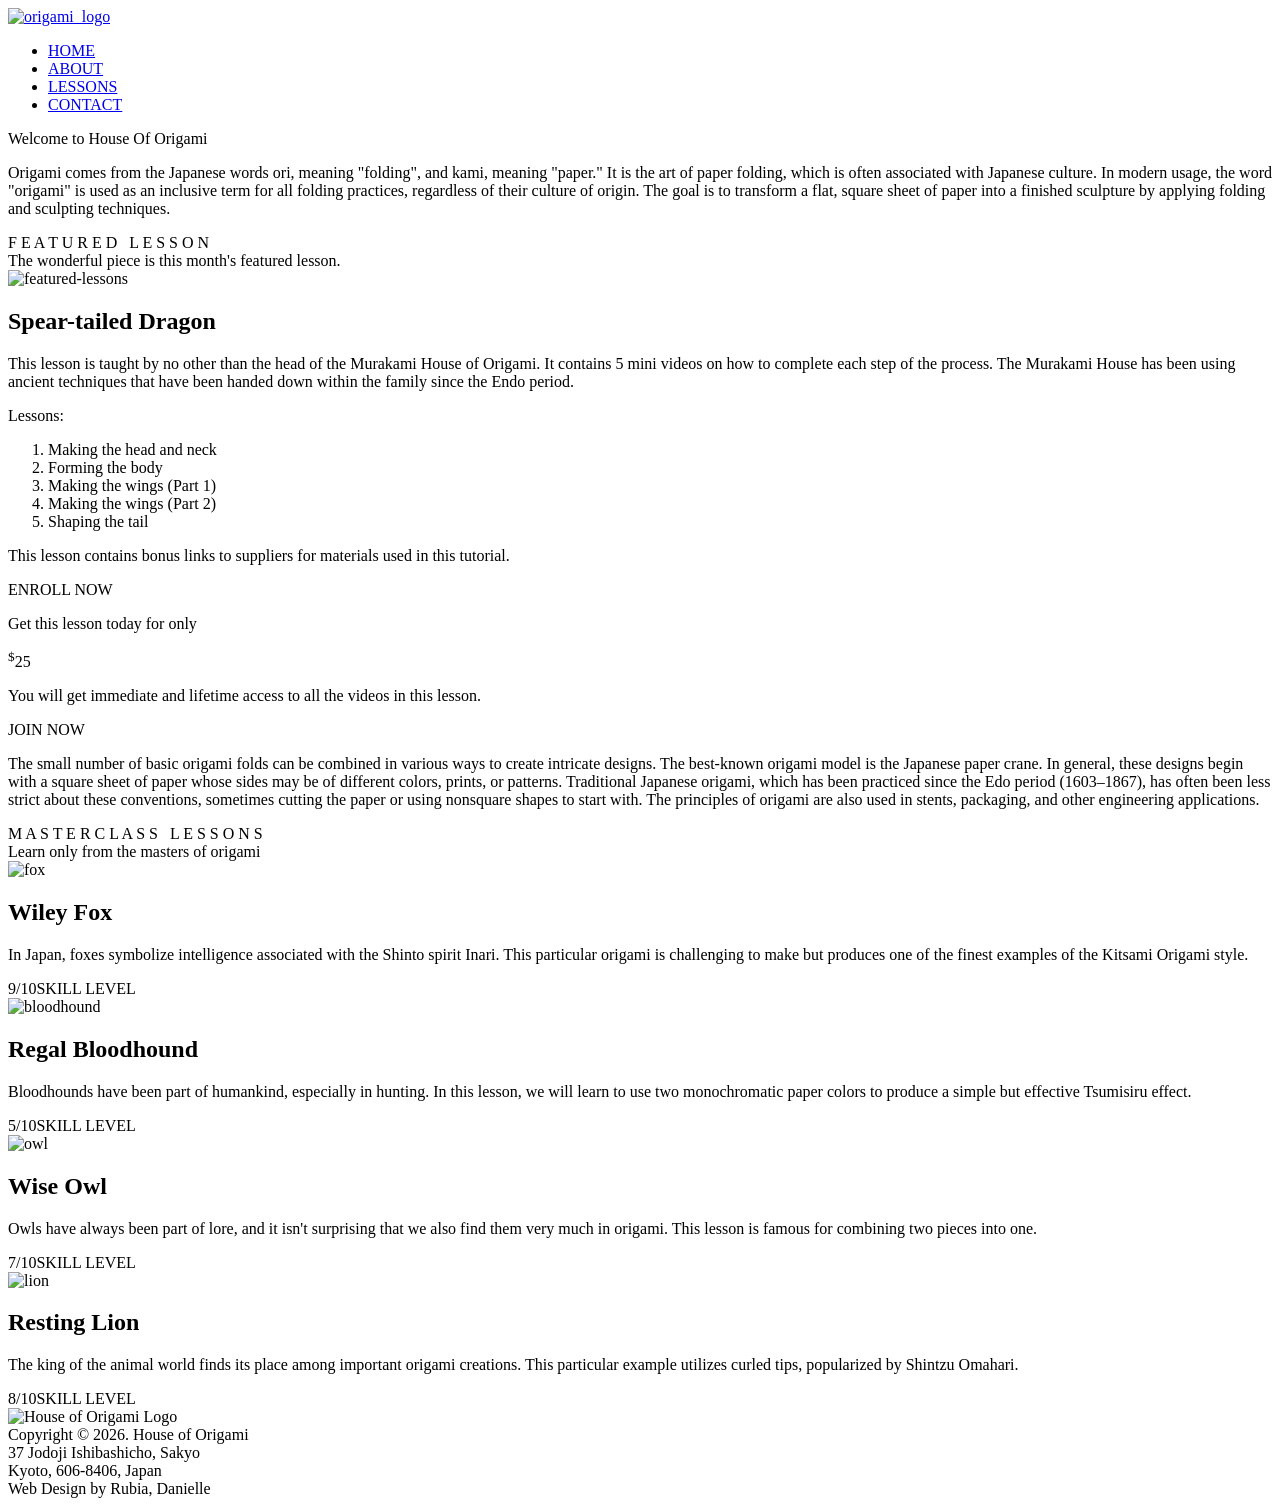
==== index.html @ 140cec90 "Add files via upload" ====
<!DOCTYPE html>
<html>
<head>
	<meta charset="UTF-8">
	<meta name="viewport" content="width-device-width, initial-scale=1.0">
	<link rel="stylesheet" href="css/style.css">
	<link rel="icon" type="image/png" href="images/icon_clean.png">
	<link rel="preconnect" href="https://fonts.googleapis.com">
	<link rel="preconnect" href="https://fonts.gstatic.com" crossorigin>
	<link href="https://fonts.googleapis.com/css2?family=Aubrey&family=Roboto:ital,wght@0,100..900;1,100..900&display=swap" rel="stylesheet">
	<title>Home - House of Origami</title>
</head>
<body>

<header>
	<nav class="navbar">
		<a href="index.html"><img src="images/origami_logo.png" width="300" alt="origami_logo"></a>
		<ul class="nav-menu">
			<li><a href="index.html" class="nav-link">HOME</a></li>
			<li><a href="about.html" class="nav-link">ABOUT</a></li>
			<li><a href="lessons.html" class="nav-link">LESSONS</a></li>
			<li><a href="contacts.html" class="nav-link">CONTACT</a></li>
		</ul>
	</nav>
</header>

<div class="welcome">
	<p class="head-one">Welcome to House Of Origami</p>
	<p>Origami comes from the Japanese words ori, meaning "folding", and kami, meaning "paper." It is the art of paper folding, which is often associated with Japanese culture. In modern usage, the word "origami" is used as an inclusive term for all folding practices, regardless of their culture of origin. The goal is to transform a flat, square sheet of paper into a finished sculpture by applying folding and sculpting techniques.</p>
</div>

<section class="featured-lessons">
	<div class="title-featured">F E A T U R E D &nbsp; L E S S O N</div>
	<div class="texpara">The wonderful piece is this month's featured lesson.</div>

	<img src="images/featured_lesson.jpg" class="main-feature-img" alt="featured-lessons">

	<div class="container">
		<div class="spear-tailed">
			<h2 id="spear-td">Spear-tailed Dragon</h2>
			<p class="lesson-desc">This lesson is taught by no other than the head of the Murakami House of Origami. It contains 5 mini videos on how to complete each step of the process. The Murakami House has been using ancient techniques that have been handed down within the family since the Endo period.</p>

			<p class="lessons-label">Lessons:</p>
			<ol id="list-lessons">
				<li>Making the head and neck</li>
				<li>Forming the body</li>
				<li>Making the wings (Part 1)</li>
				<li>Making the wings (Part 2)</li>
				<li>Shaping the tail</li>
			</ol>

			<p class="lesson-desc">This lesson contains bonus links to suppliers for materials used in this tutorial.</p>
		</div>

		<div class="enroll">
			<div id="enroll-now">ENROLL NOW</div>
			<p class="p-white-small">Get this lesson today for only</p>
			<div id="dollar-25"><sup id="dollar-sign">$</sup>25</div>
			<p class="p-white-small">You will get immediate and lifetime access to all the videos in this lesson.</p>
			<div class="join-now">JOIN NOW</div>
		</div>
	</div>
</section>

<section class="info-break">
	<div class="container">
		<p>
			The small number of basic origami folds can be combined in various ways to create intricate designs.
			The best-known origami model is the Japanese paper crane. In general, these designs begin with a
			square sheet of paper whose sides may be of different colors, prints, or patterns. Traditional
			Japanese origami, which has been practiced since the Edo period (1603–1867), has often been less
			strict about these conventions, sometimes cutting the paper or using nonsquare shapes to start with.
			The principles of origami are also used in stents, packaging, and other engineering applications.
		</p>
	</div>
</section>

<section class="master-class-section">
	<div class="featured-lessons">
		<div class="title-masterclass">M A S T E R C L A S S &nbsp; L E S S O N S</div>
		<div class="texpara">Learn only from the masters of origami</div>
		<div class="animal-container">
			<div class="animal">
				<img class="animal-pic" src="images/lesson01.jpg" alt="fox">
				<h2 class="animal-title">Wiley Fox</h2>
				<p class="animal-text">In Japan, foxes symbolize intelligence associated with the Shinto spirit Inari. This particular origami is challenging to make but produces one of the finest examples of the Kitsami Origami style.</p>
				<div class="stat">9/10<span id="skill-level">SKILL LEVEL</span></div>
			</div>
			<div class="animal">
				<img class="animal-pic" src="images/lesson02.jpg" alt="bloodhound">
				<h2 class="animal-title">Regal Bloodhound</h2>
				<p class="animal-text">Bloodhounds have been part of humankind, especially in hunting. In this lesson, we will learn to use two monochromatic paper colors to produce a simple but effective Tsumisiru effect.</p>
				<div class="stat">5/10<span id="skill-level">SKILL LEVEL</span></div>
			</div>
			<div class="animal">
				<img class="animal-pic" src="images/lesson03.jpg" alt="owl">
				<h2 class="animal-title">Wise Owl</h2>
				<p class="animal-text">Owls have always been part of lore, and it isn't surprising that we also find them very much in origami. This lesson is famous for combining two pieces into one.</p>
				<div class="stat">7/10<span id="skill-level">SKILL LEVEL</span></div>
			</div>
			<div class="animal">
				<img class="animal-pic" src="images/lesson04.jpg" alt="lion">
				<h2 class="animal-title">Resting Lion</h2>
				<p class="animal-text">The king of the animal world finds its place among important origami creations. This particular example utilizes curled tips, popularized by Shintzu Omahari.</p>
				<div class="stat">8/10<span id="skill-level">SKILL LEVEL</span></div>
			</div>
		</div>
	</div>
</section>

<footer>
	<div class="footer-container">
		<div class="footer-left">
			<img src="images/origami_logo_dark.png" alt="House of Origami Logo" class="footer-logo">
			<div id="details">
				Copyright © 2026. House of Origami <br>
				37 Jodoji Ishibashicho, Sakyo <br>
				Kyoto, 606-8406, Japan
			</div>
		</div>
		<div>Web Design by Rubia, Danielle</div>
	</div>
</footer>

</body>
</html>
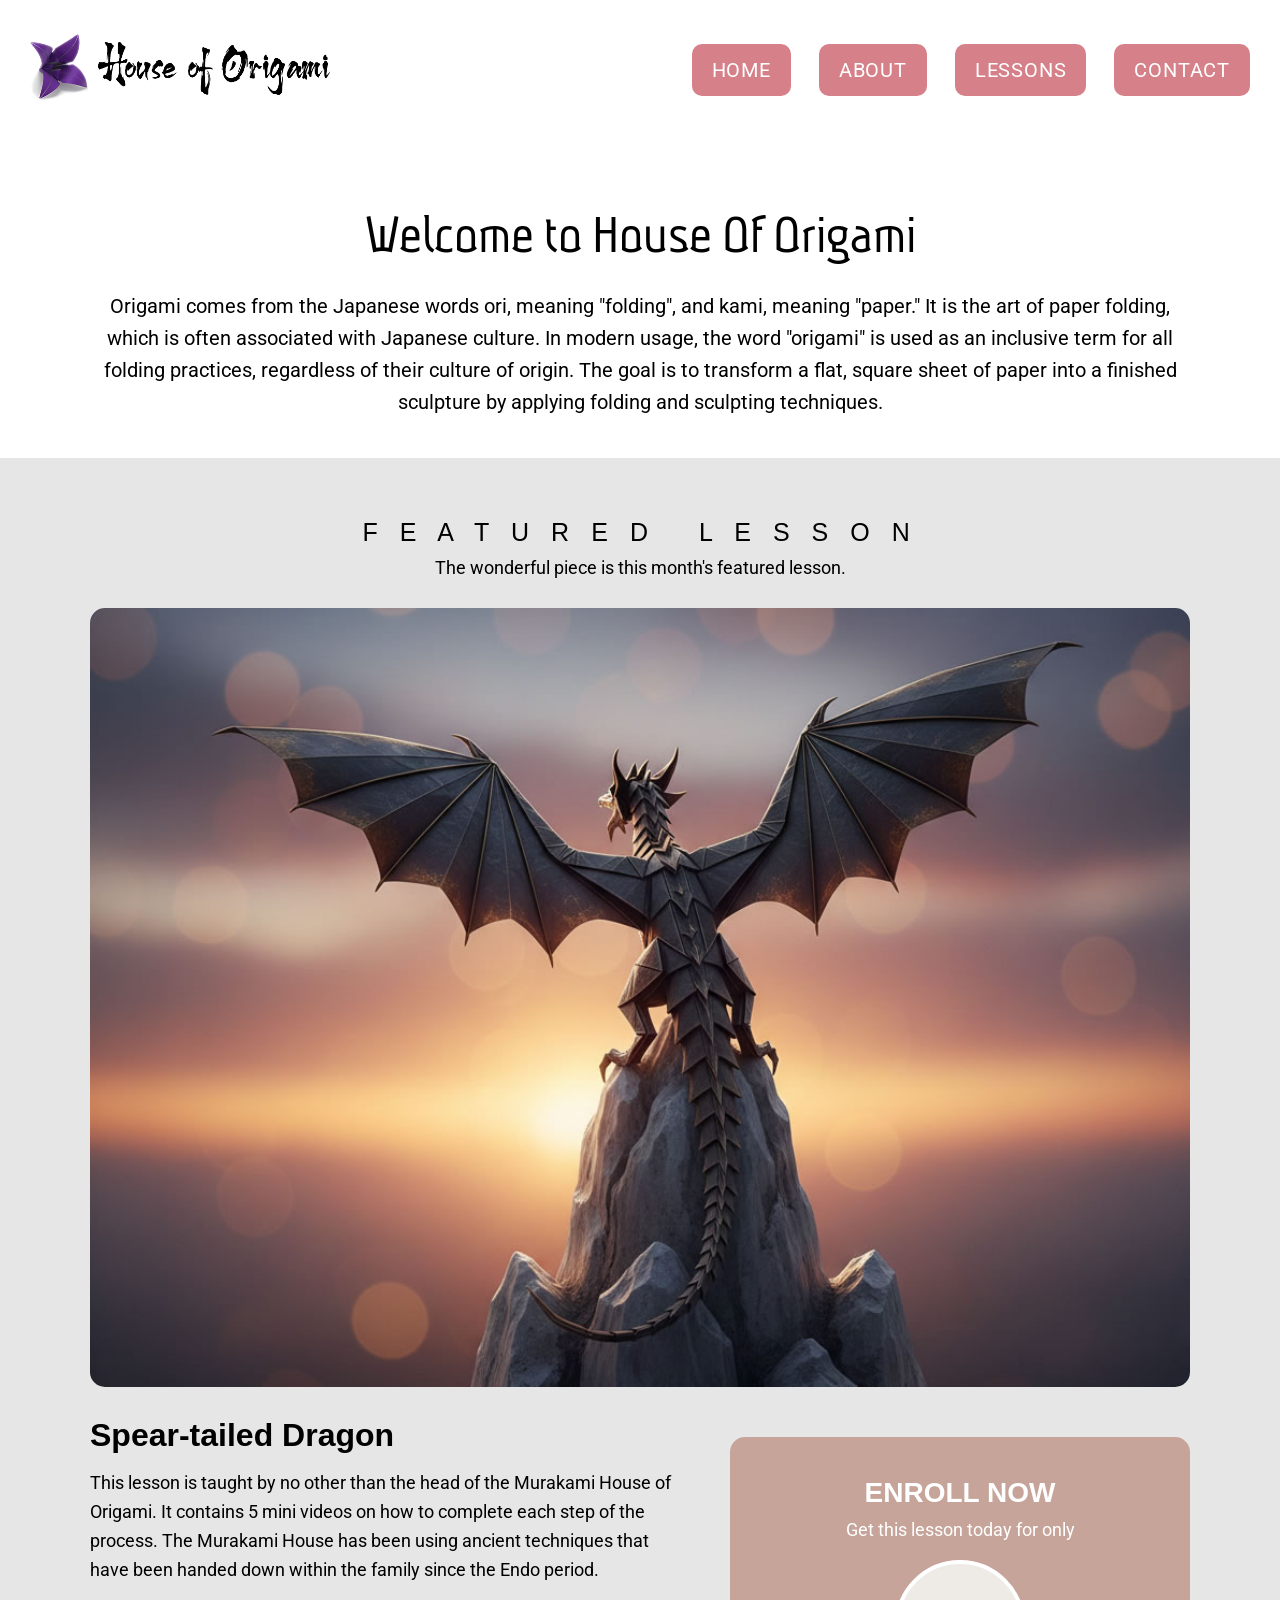
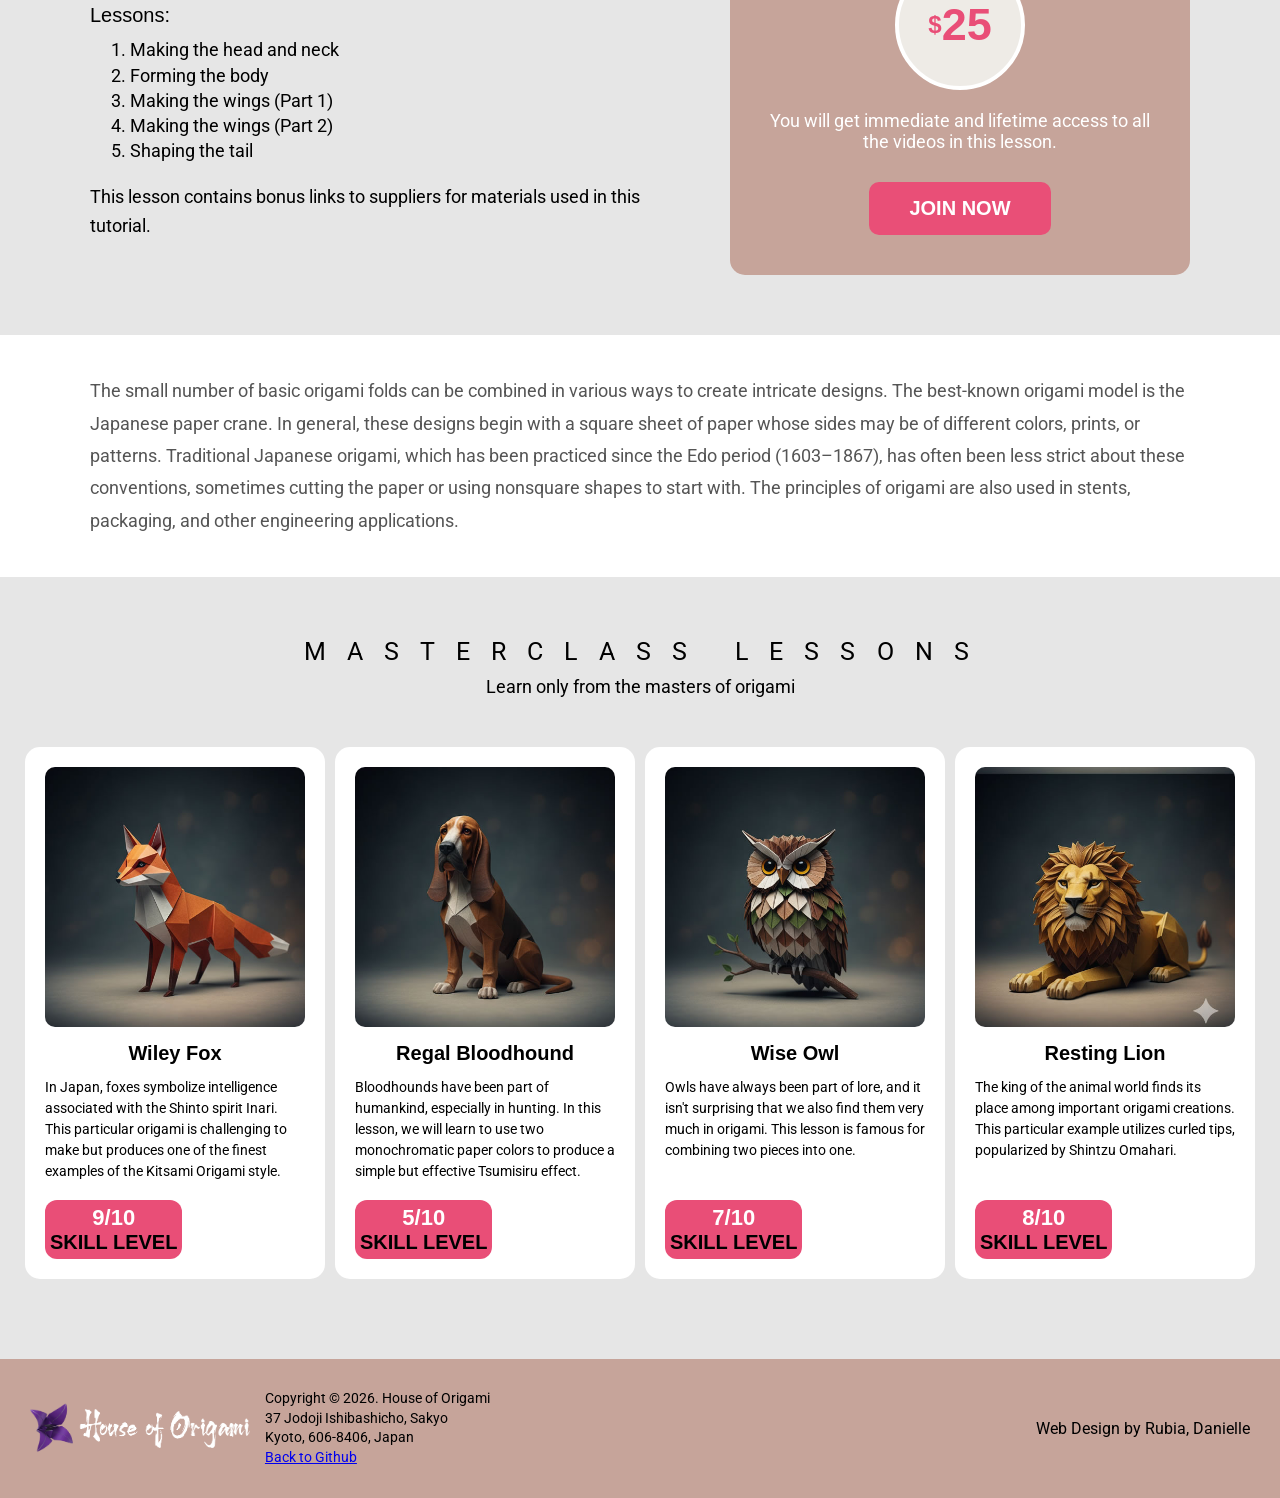
==== commit f6f043e6: "Add GitHub link and line break in footer Added a link to the GitHub repository and a line break." ====
--- a/index.html
+++ b/index.html
@@ -115,7 +115,8 @@
 			<div id="details">
 				Copyright © 2026. House of Origami <br>
 				37 Jodoji Ishibashicho, Sakyo <br>
-				Kyoto, 606-8406, Japan
+				Kyoto, 606-8406, Japan  <br>
+				<a href="https://github.com/dandalan-dan/house-of-origami-homework_project">Back to Github</a>
 			</div>
 		</div>
 		<div>Web Design by Rubia, Danielle</div>
--- a/css/style.css
+++ b/css/style.css
@@ -0,0 +1,1211 @@
+/* ---------- FONTS ---------- */
+@font-face {
+  font-family: 'Roboto';
+  src: url('../fonts/Roboto/Roboto-Regular.ttf') format('truetype');
+  font-style: normal;
+}
+
+@font-face {
+  font-family: 'Aubrey';
+  src: url('../fonts/Aubrey/Aubrey-Regular.ttf') format('truetype');
+  font-style: normal;
+}
+
+/* ---------- GENERAL SETUP ---------- */
+* {
+	box-sizing: border-box;
+	margin: 0;
+	padding: 0;
+}
+
+body {
+	font-family: 'Roboto', sans-serif;
+	background-color: #ffffff;
+}
+
+
+/* ---------- NAV ---------- */
+.navbar {
+	padding: 32px 30px;
+	display: flex;
+	align-items: center;
+	justify-content: space-between;
+}
+
+.nav-menu {
+	list-style: none;
+	display: flex;
+	align-items: center;
+	gap: 28px;
+}
+
+.nav-link {
+	text-decoration: none;
+	color: white;
+	background-color: #D68189;
+	transition: all 0.2s ease;
+	border-radius: 10px;
+	display: inline-block;
+	padding: 14px 20px;
+	min-width: 80px;
+	text-align: center;
+	font-size: 20px;
+	letter-spacing: .04em;
+}
+
+.nav-link:hover {
+	background-color: #E94E77;
+	transform: translateY(-3px);
+}
+
+
+/* ---------- HERO ---------- */
+.welcome {
+	padding: 40px 30px;
+	text-align: center;
+	display: flex;
+	flex-direction: column;
+	align-items: center;
+}
+
+.welcome .head-one {
+	font-family: 'Aubrey', serif;
+	font-size: 56px;
+	font-weight: 400;
+	text-align: center;
+	margin: 10px auto;
+}
+
+.welcome p {
+	max-width: 1100px;
+	font-size: 20px;
+	line-height: 1.6;
+}
+
+/* ------------- ABOUT & LESSON HEADER 2 --------- */
+
+.aboutlesson-header {
+	background-color: #d0bdb3;
+	background-image: url("../images/bg-tile.jpg");
+	background-blend-mode: multiply;
+	background-repeat: repeat;
+	background-size: auto;
+	height: 120px;
+	width: 100%;
+	padding-left: 50px;
+	margin-bottom: 40px;
+	box-sizing: border-box;
+	display: flex;
+	align-items: center;
+}
+
+.aboutlesson-header h2 {
+	color: white;
+	font-size: 60px;
+	font-weight: 350;
+	letter-spacing: 2px;
+	margin: 0;
+}
+
+/* ---------- FOOTER ---------- */
+footer {
+	background-color: #C6A49A;
+	padding: 30px;
+	color: black;
+}
+
+.footer-container {
+	display: flex;
+	align-items: center;
+	justify-content: space-between;
+}
+
+.footer-left {
+	display: flex;
+	align-items: center;
+	gap: 15px;
+}
+
+.footer-logo {
+	height: 50px;
+}
+
+#details {
+	font-size: 14px;
+	line-height: 1.4;
+}
+
+/* ---------- FEATURED LESSON SECTION ---------- */
+.featured-lessons {
+	padding: 60px 0;
+	background-color: #e6e6e6;
+	text-align: center;
+	display: flex;
+	flex-direction: column;
+	align-items: center;
+}
+
+.main-feature-img {
+	width: 1100px;
+	border-radius: 15px;
+	margin-bottom: 30px;
+}
+
+.container {
+	width: 1100px;
+	text-align: left;
+	display: flex;
+	flex-direction: row;
+	align-items: flex-start;
+	gap: 40px;
+}
+
+.title-featured {
+	font-size: 25px;
+	letter-spacing: 0.2cm;
+	font-weight: 500;
+}
+
+.texpara {
+	margin: 10px 0 30px 0;
+	font-size: 18px;
+}
+
+/* Left Column */
+.spear-tailed {
+	flex: 6;
+}
+
+#spear-td {
+	font-size: 32px;
+	margin-bottom: 15px;
+}
+
+.lesson-desc {
+	font-size: 18px;
+	line-height: 1.6;
+	margin-bottom: 20px;
+}
+
+.lessons-label {
+	font-weight: 350;
+	font-size: 20px;
+	margin-bottom: 10px;
+}
+
+#list-lessons {
+	font-size: 18px;
+	line-height: 1.4;
+	margin-bottom: 20px;
+	padding-left: 40px;
+}
+
+/* Enroll Card */
+.enroll {
+	flex: 4;
+	background-color: #C6A49A;
+	padding: 40px 30px;
+	border-radius: 15px;
+	text-align: center;
+	margin-top: 20px;
+	display: flex;
+	flex-direction: column;
+	align-items: center;
+}
+
+#enroll-now {
+	font-size: 28px;
+	color: white;
+	font-weight: bold;
+	margin-bottom: 10px;
+}
+
+.p-white-small {
+	color: white;
+	font-size: 18px;
+	margin-bottom: 20px;
+}
+
+#dollar-25 {
+	width: 130px;
+	height: 130px;
+	border: 4px solid white;
+	border-radius: 50%;
+	margin: 0 auto 20px;
+	background-color: #EEEBE6;
+	font-size: 45px;
+	font-weight: bold;
+	color: #E94E77;
+	display: flex;
+	align-items: center;
+	justify-content: center;
+}
+
+#dollar-sign {
+	font-size: 24px;
+	vertical-align: super;
+}
+
+.join-now {
+	display: inline-block;
+	background-color: #e94f77;
+	color: white;
+	padding: 15px 40px;
+	font-size: 20px;
+	font-weight: bold;
+	border-radius: 10px;
+	cursor: pointer;
+	margin-top: 10px;
+	transition: background-color 0.2s ease;
+}
+
+.join-now:hover {
+	background-color: black;
+}
+
+/* ---------- INFO BREAK ---------- */
+.info-break {
+	background-color: #ffffff;
+	padding: 40px;
+	text-align: center;
+	display: flex;
+	justify-content: center;
+}
+
+.info-break .container {
+	display: block;
+}
+
+.info-break p {
+	font-size: 18px;
+	line-height: 1.8;
+	color: #555555;
+}
+
+/* ---------- ANIMAL CARDS INDEX ---------- */
+.animal-container {
+	display: flex;
+	flex-direction: row;
+	flex-wrap: wrap;
+	justify-content: center;
+	gap: 10px;
+	padding: 20px 0;
+	overflow-x: auto;
+}
+
+.title-masterclass {
+	font-size: 25px;
+	letter-spacing: 0.2cm;
+	font-weight: 400;
+}
+
+.animal {
+	padding: 20px;
+	background-color: white;
+	border-radius: 15px;
+	display: flex;
+	flex-direction: column;
+	align-items: flex-start;
+	width: 300px;
+	flex-shrink: 0;
+}
+
+.animal-pic {
+	width: 100%;
+	border-radius: 10px;
+	margin-bottom: 15px;
+}
+
+.animal-title {
+	font-size: 20px;
+	font-weight: bold;
+	margin: 0 0 12px 0;
+	text-align: center;
+	width: 100%;
+}
+
+.animal-text {
+	color: black;
+	font-size: 14px;
+	line-height: 1.5;
+	margin-bottom: 10px;
+	text-align: left;
+	flex: 1;
+}
+
+.animal-text:last-of-type {
+	margin-bottom: 18px;
+}
+
+.stat {
+	padding: 5px 5px;
+	border-radius: 12px;
+	background-color: #E94E77;
+	font-size: 22px;
+	font-weight: 600;
+	color: white;
+	text-align: center;
+	display: flex;
+	flex-direction: column;
+	align-items: center;
+	align-self: flex-start;
+}
+
+#skill-level {
+	color: black;
+	font-size: 20px;
+	text-align: center;
+}
+
+/* ---------- ABOUT PAGE SPECIFIC ---------- */
+/* Origami Masters Section */
+.origami-masters {
+	background-color: #ffffff;
+	padding: 60px 0;
+	display: flex;
+	flex-direction: column;
+	align-items: center;
+}
+
+.title-about {
+	font-size: 25px;
+	letter-spacing: 0.2cm;
+	font-weight: 400;
+	padding-bottom: 10px;
+}
+
+.origami-masters-title {
+	text-align: center;
+	margin-bottom: 40px;
+}
+
+.school-masters-title {
+	text-align: center;
+	margin-bottom: 40px;
+}
+
+.origami-masters-container {
+	max-width: 900px;
+	width: 100%;
+	display: flex;
+	flex-wrap: wrap;
+	justify-content: center;
+	gap: 80px;
+	margin-bottom: 60px;
+}
+
+.origami-masters-container .master {
+	display: flex;
+	flex-direction: column;
+	align-items: center;
+	width: 300px;
+}
+
+.master img {
+	width: 250px;
+	height: 250px;
+	border-radius: 50%;
+	object-fit: cover;
+	margin-bottom: 15px;
+}
+
+.master-name {
+	font-weight: bold;
+	font-size: 20px;
+	margin: 10px 0 5px 0;
+}
+
+.master-era {
+	color: black;
+}
+
+/* School Masters Section */
+.school-masters {
+	background-color: #EEEBE6;
+	flex-wrap: wrap;
+	padding: 60px 0;
+	display: flex;
+	flex-direction: column;
+	align-items: center;
+}
+
+.masters-container {
+	max-width: 1100px;
+	width: 100%;
+	display: flex;
+	flex-direction: row;
+	align-items: flex-start;
+	gap: 40px;
+	margin-top: 40px;
+}
+
+/* Left side Headmaster */
+.featured-master {
+	flex: 0 0 30%;
+	display: flex;
+	flex-direction: column;
+	align-items: center;
+	text-align: center;
+	margin-right: 220px;
+}
+
+.featured-master img {
+	width: 100%;
+	border-radius: 15px;
+	margin-bottom: 15px;
+}
+
+.featured-master h3 {
+	font-size: 24px;
+	margin: 5px 0;
+}
+
+/* Right side grid of 4 masters */
+.masters-grid {
+	flex: 0 0 65%;
+	display: flex;
+	flex-wrap: wrap;
+	gap: 20px;
+}
+
+.master-card {
+	flex: 0 0 calc(50% - 10px);
+	display: flex;
+	flex-direction: column;
+	align-items: center;
+	margin-bottom: 30px;
+}
+
+.master-card img {
+	width: 150px;
+	height: 150px;
+	border-radius: 50%;
+	object-fit: cover;
+	margin-bottom: 15px;
+}
+
+.master-card h4 {
+	margin: 5px 0;
+	font-size: 24px;
+	text-align: center;
+}
+
+.master-card span {
+	color: black;
+	text-align: center;
+}
+
+/* ------------ LESSON PAGE SPECIFIC ------------- */
+.page-lessons {
+	padding: 60px 0;
+	text-align: center;
+	display: flex;
+	flex-direction: column;
+	align-items: center;
+}
+
+.card-container {
+	display: flex;
+	flex-direction: row;
+	justify-content: center;
+	gap: 10px;
+	padding: 20px;
+	overflow-x: auto;
+	flex-wrap: wrap;
+}
+
+#title-masterclasses {
+	font-size: 25px;
+	letter-spacing: 0.2cm;
+	font-weight: 400;
+}
+
+.animal-lesson {
+	padding: 20px;
+	background-color: #E3CFB4;
+	border-radius: 15px;
+	display: flex;
+	flex-direction: column;
+	align-items: flex-start;
+	width: 290px;
+	flex-shrink: 0;
+	margin-right: 5px;
+}
+
+#video-title {
+	font-size: 25px;
+	letter-spacing: 0.2cm;
+	font-weight: 400;
+}
+
+.enroll-lesson {
+	padding: 12px 18px;
+	border-radius: 12px;
+	background-color: #E94F77;
+	font-size: 20px;
+	font-weight: 400;
+	text-decoration: none;
+	color: white;
+	text-align: center;
+	letter-spacing: 0.05em;
+	display: flex;
+	flex-direction: column;
+	align-items: center;
+	align-self: center;
+}
+
+.enroll-lesson:hover {
+	background-color: black;
+}
+
+.video-lessons-container {
+	background-color: #EEEBE6;
+	padding: 60px 40px;
+	text-align: center;
+	display: flex;
+	flex-direction: column;
+	align-items: center;
+}
+
+.video-container {
+	display: flex;
+	flex-direction: row;
+	justify-content: center;
+	gap: 30px;
+	padding: 20px 0;
+	flex-wrap: wrap;
+}
+
+.video-card {
+	background-color: #FFFFFF;
+	border-radius: 10px;
+	padding: 12px;
+	display: flex;
+	flex-direction: column;
+	align-items: center;
+	max-width: 100%;
+	width: 400px;
+}
+
+.video-card iframe {
+	width: 100%;
+	height: 200px;
+	border: none;
+}
+
+.video-card h3 {
+	font-family: 'Roboto', sans-serif;
+	margin-top: 12px;
+	font-size: 20px;
+	font-weight: bold;
+}
+
+/* ------------ CONTACT PAGE SPECIFIC ------------- */
+.map-section {
+	width: 100%;
+	line-height: 0;
+}
+
+.map-section iframe {
+	width: 100%;
+	height: 380px;
+	border: none;
+	display: block;
+}
+
+.contact-body {
+	display: flex;
+	flex-direction: row;
+	gap: 60px;
+	padding: 60px 80px 60px 40px;
+	align-items: flex-start;
+	justify-content: center;
+}
+
+.contact-title {
+	font-size: 22px;
+	font-weight: 700;
+	margin-bottom: 24px;
+	letter-spacing: 0.03em;
+}
+
+/* Form */
+.contact-form-wrap {
+	flex: 0 0 auto;
+	width: 590px;
+}
+
+.form-row {
+	display: flex;
+	align-items: flex-start;
+	margin-bottom: 18px;
+	gap: 16px;
+}
+
+.form-row label {
+	width: 90px;
+	min-width: 90px;
+	font-size: 16px;
+	font-weight: 400;
+	padding-top: 8px;
+}
+
+.form-row input[type="text"],
+.form-row input[type="email"],
+.form-row input[type="number"],
+.form-row textarea {
+	width: 390px;
+	padding: 8px 12px;
+	font-size: 15px;
+	font-family: 'Roboto', sans-serif;
+	border: 1px solid #ccc;
+	border-radius: 6px;
+	background-color: #f5f0eb;
+	outline: none;
+	transition: border-color 0.2s;
+}
+
+.form-row select {
+	width: 200px;
+	padding: 8px 12px;
+	font-size: 15px;
+	font-family: 'Roboto', sans-serif;
+	border: 1px solid #ccc;
+	border-radius: 6px;
+	background-color: #f5f0eb;
+	outline: none;
+	transition: border-color 0.2s;
+}
+
+.form-row input:focus,
+.form-row select:focus,
+.form-row textarea:focus {
+	border-color: #D68189;
+}
+
+.form-row textarea {
+	height: 100px;
+	resize: vertical;
+}
+
+.radio-group,
+.checkbox-group {
+	flex: 1;
+	display: flex;
+	flex-direction: column;
+	gap: 8px;
+}
+
+.radio-group label,
+.checkbox-group label {
+	width: auto;
+	min-width: unset;
+	padding-top: 0;
+	display: flex;
+	align-items: center;
+	gap: 8px;
+	font-size: 16px;
+	cursor: pointer;
+}
+
+.radio-group input[type="radio"],
+.checkbox-group input[type="checkbox"] {
+	accent-color: #E94E77;
+	width: 16px;
+	height: 16px;
+}
+
+.btn-send {
+	margin-top: 10px;
+	margin-left: 106px;
+	background-color: #E94E77;
+	color: white;
+	border: none;
+	padding: 14px 40px;
+	font-size: 17px;
+	font-weight: 700;
+	border-radius: 8px;
+	cursor: pointer;
+	letter-spacing: 0.05em;
+	transition: background-color 0.2s ease;
+}
+
+.btn-send:hover {
+	background-color: black;
+}
+
+/* HQ Info */
+.hq-wrap {
+	width: 280px;
+	min-width: 220px;
+	flex-shrink: 0;
+}
+
+.hq-address {
+	font-size: 15px;
+	line-height: 1.7;
+	margin-bottom: 14px;
+}
+
+.hq-info-row {
+	display: flex;
+	gap: 10px;
+	margin-bottom: 6px;
+	font-size: 15px;
+	align-items: baseline;
+}
+
+.hq-info-row strong {
+	min-width: 50px;
+	font-weight: 700;
+}
+
+/* Social icons */
+.social-icons {
+	display: flex;
+	gap: 10px;
+	margin-top: 16px;
+	flex-wrap: wrap;
+}
+
+.social-icons a {
+	display: flex;
+	align-items: center;
+	justify-content: center;
+	width: 34px;
+	height: 34px;
+	border-radius: 10px;
+	background-color: #7e7e7e;
+	text-decoration: none;
+	transition: background-color 0.2s;
+}
+
+.social-icons a:hover {
+	background-color: #111111;
+	transform: translateY(-3px);
+}
+
+.social-icons a img {
+	width: 20px;
+	height: 20px;
+	object-fit: contain;
+}
+
+
+/* ========== MEDIA QUERY (360px to 428px) ============= */
+@media screen and (max-width: 428px) {
+
+	/* --- NAV --- */
+.navbar {
+	flex-wrap: wrap;
+	justify-content: space-between;
+	padding: 12px 16px;
+	gap: 8px;
+	}
+
+.navbar > a {
+	flex: 1;
+	}
+
+.navbar img {
+	width: 160px;
+	}
+
+.nav-menu {
+	display: flex;
+	flex-direction: row;
+	flex-wrap: wrap;
+	align-items: center;
+	justify-content: center;
+	width: 100%;
+	gap: 8px;
+	padding-bottom: 10px;
+	}
+
+.nav-link {
+	font-size: 13px;
+	padding: 8px 10px;
+	min-width: 60px;
+	}
+
+	/* --- HERO (index) --- */
+.welcome {
+	padding: 24px 16px;
+	}
+
+.welcome .head-one {
+	font-size: 30px;
+	}
+
+.welcome p {
+	font-size: 14px;
+	line-height: 1.6;
+	}
+
+	/* --- FEATURED LESSON --- */
+.featured-lessons {
+	padding: 30px 16px;
+	}
+
+.title-featured,
+.title-masterclass {
+	font-size: 16px;
+	letter-spacing: 0.1cm;
+	}
+
+.texpara {
+	font-size: 14px;
+	}
+
+.main-feature-img {
+	width: 100%;
+	border-radius: 10px;
+	}
+
+.container {
+	width: 100%;
+	flex-direction: column;
+	gap: 20px;
+	padding: 0 16px;
+	}
+
+#spear-td {
+	font-size: 22px;
+	}
+
+.lesson-desc {
+	font-size: 14px;
+	}
+
+.lessons-label {
+	font-size: 16px;
+	}
+
+#list-lessons {
+	font-size: 14px;
+	}
+
+.enroll {
+	width: 100%;
+	margin-top: 0;
+	padding: 24px 16px;
+	}
+
+#enroll-now {
+	font-size: 22px;
+	}
+
+.p-white-small {
+	font-size: 14px;
+	}
+
+#dollar-25 {
+	width: 100px;
+	height: 100px;
+	font-size: 36px;
+	}
+
+.join-now {
+	font-size: 16px;
+	padding: 12px 28px;
+	}
+
+	/* --- INFO BREAK --- */
+.info-break {
+	padding: 24px 16px;
+	}
+
+.info-break p {
+	font-size: 13px;
+	line-height: 1.7;
+	}
+
+/* --- MASTERCLASS ANIMAL CARDS (index) --- */
+.master-class-section {
+	padding: 0 16px;
+	}
+
+.animal-container {
+	flex-direction: column;
+	align-items: center;
+	gap: 16px;
+	padding: 16px 0;
+	}
+
+.animal {
+	width: 100%;
+	max-width: 360px;
+	}
+
+/* --- ABOUT & LESSONS PAGE HEADER BANNER --- */
+.aboutlesson-header {
+	height: 80px;
+	padding-left: 20px;
+	}
+
+.aboutlesson-header h2 {
+	font-size: 36px;
+	}
+
+/* --- ABOUT: ORIGAMI MASTERS --- */
+.origami-masters {
+	padding: 30px 16px;
+	}
+
+.title-about {
+	font-size: 16px;
+	letter-spacing: 0.1cm;
+	}
+
+.origami-masters-container {
+	flex-direction: column;
+	align-items: center;
+	gap: 32px;
+	}
+
+.origami-masters-container .master {
+	width: 100%;
+	}
+
+.master img {
+	width: 180px;
+	height: 180px;
+	}
+
+.master-name {
+	font-size: 16px;
+	}
+
+/* --- ABOUT: SCHOOL MASTERS --- */
+.school-masters {
+	padding: 30px 16px;
+	}
+
+.masters-container {
+	flex-direction: column;
+	align-items: center;
+	gap: 24px;
+	margin-top: 20px;
+	}
+
+.featured-master {
+	flex: none;
+	width: 100%;
+	margin-right: 0;
+	}
+
+.featured-master img {
+	width: 100%;
+	border-radius: 10px;
+	}
+
+.featured-master h3 {
+	font-size: 18px;
+	}
+
+.masters-grid {
+	flex: none;
+	width: 100%;
+	justify-content: center;
+	gap: 16px;
+	}
+
+.master-card {
+	flex: 0 0 calc(50% - 8px);
+	}
+
+.master-card img {
+	width: 110px;
+	height: 110px;
+	}
+
+.master-card h4 {
+	font-size: 16px;
+	}
+
+.master-card span {
+	font-size: 13px;
+	}
+
+/* --- LESSONS PAGE: LESSON CARDS --- */
+#title-masterclasses {
+	flex-wrap: wrap;
+	justify-self: center;
+	width: 70%;
+}
+
+#video-title {
+	width: 100%;
+	font-size: 16px;
+	letter-spacing: 0.1cm;
+}
+
+.page-lessons {
+	padding: 30px 16px;
+	}
+
+.card-container {
+	flex-direction: column;
+	align-items: center;
+	gap: 16px;
+	padding: 10px 0;
+	}
+
+.animal-lesson {
+	width: 100%;
+	max-width: 360px;
+	margin-right: 0;
+	}
+
+.enroll-lesson {
+	font-size: 16px;
+	padding: 10px 14px;
+	align-self: stretch;
+	text-align: center;
+	}
+
+/* --- LESSONS PAGE: VIDEO SECTION --- */
+.video-lessons-container {
+	padding: 30px 16px;
+	}
+
+.video-container {
+	flex-direction: column;
+	align-items: center;
+	gap: 20px;
+	}
+
+.video-card {
+	width: 100%;
+	max-width: 360px;
+	}
+
+.video-card iframe {
+	height: 180px;
+	}
+
+.video-card h3 {
+	font-size: 16px;
+	}
+
+/* --- CONTACT PAGE: MAP --- */
+.map-section {
+	margin: 0;
+	padding: 0;
+	width: 100%;
+	overflow: hidden;
+	}
+
+.map-section iframe {
+	height: 300px;
+	width: 100%;
+	display: block;
+	border: none;
+	}
+
+.contact-body {
+	display: flex;
+	flex-direction: column;
+	padding: 30px 16px;
+	gap: 40px;
+	}
+
+.contact-form-wrap {
+	width: 100%;
+	}
+
+.form-row {
+	flex-direction: column;
+	gap: 4px;
+	background-color: transparent;
+	padding: 0;
+	border-radius: 0;
+	margin-bottom: 12px;
+	}
+
+.form-row > label:first-child {
+	width: 100%;
+	padding-top: 0;
+	font-weight: 400;
+	font-size: 15px;
+	margin-bottom: 2px;
+	background-color: transparent;
+	}
+
+.form-row input[type="text"],
+.form-row input[type="email"],
+.form-row input[type="number"],
+.form-row select,
+.form-row textarea {
+	width: 100%;
+	max-width: 100%;
+	background-color: #eeebe6;
+	border: 1px solid #ccc;
+	border-radius: 6px;
+	padding: 8px 10px;
+	font-size: 15px;
+	}
+
+.form-row select {
+	max-width: 100%;
+	background-color: #eeebe6;
+	border: 1px solid #ccc;
+	border-radius: 6px;
+	}
+
+.radio-group,
+.checkbox-group {
+	gap: 6px;
+	}
+
+.radio-group label,
+.checkbox-group label {
+	font-size: 15px;
+	}
+
+.btn-send {
+	margin-left: 0;
+	width: 100%;
+	}
+
+.hq-wrap {
+	width: 100%;
+	text-align: center;
+	}
+
+.hq-info-row {
+	justify-content: center;
+	}
+
+.social-icons {
+	justify-content: center;
+	}
+
+/* --- FOOTER --- */
+footer {
+	padding: 20px 16px;
+	}
+
+.footer-container {
+	flex-direction: column;
+	align-items: center;
+	gap: 12px;
+	text-align: center;
+	}
+
+.footer-left {
+	flex-direction: column;
+	align-items: center;
+	gap: 8px;
+	}
+
+.footer-logo {
+	height: 36px;
+	}
+
+#details {
+	font-size: 12px;
+	text-align: center;
+	}
+
+}
